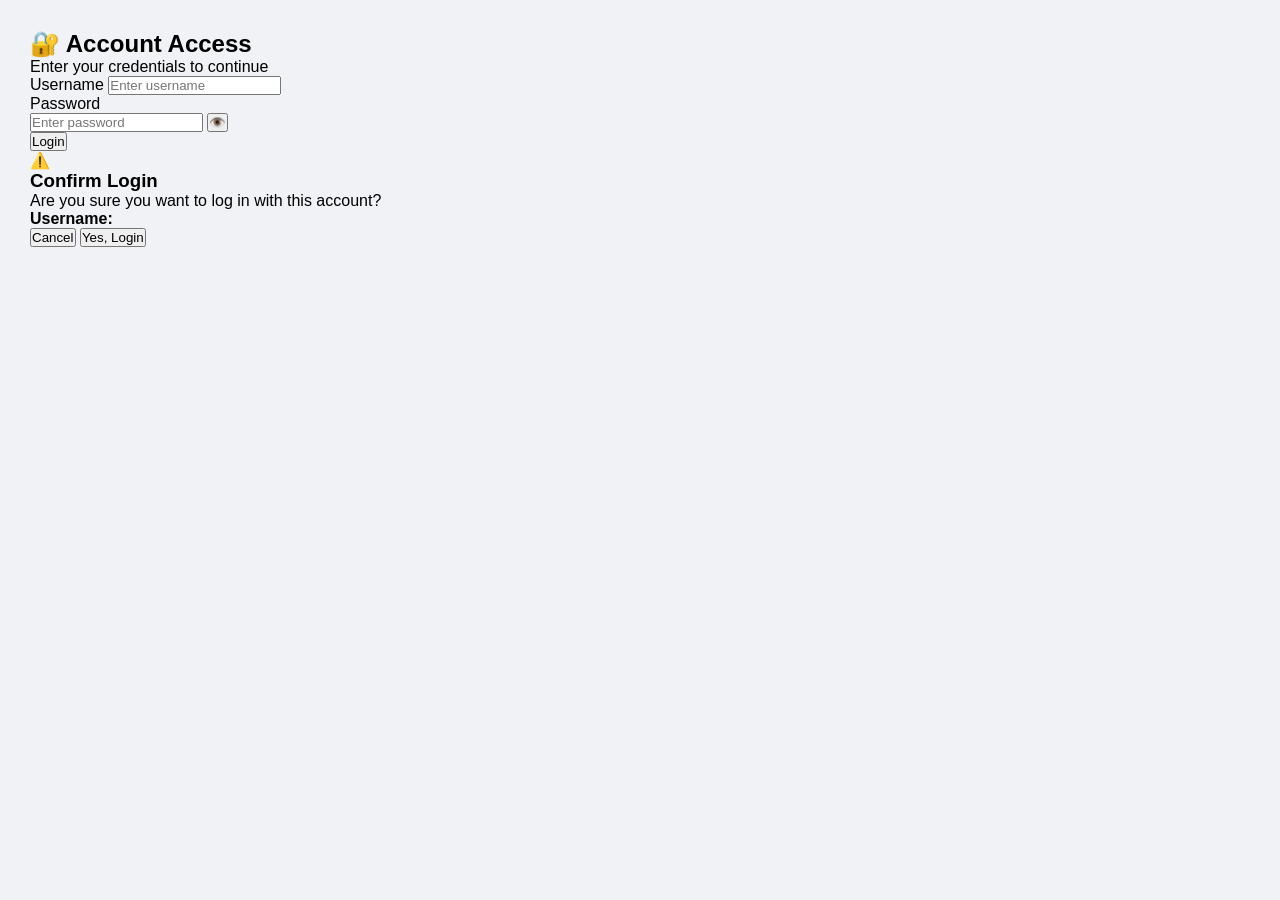
==== dashboard.html @ 7867d1a0 "Add files via upload" ====
<!DOCTYPE html>
<html lang="en">
<head>
    <meta charset="UTF-8">
    <meta name="viewport" content="width=device-width, initial-scale=1.0">
    <title>Dashboard</title>
    <link rel="stylesheet" href="style.css">
</head>
<body>
    <div class="dashboard-container">
        <!-- Header -->
        <div class="dashboard-header">
            <div class="header-left">
                <h1>📊 Dashboard</h1>
                <p>Welcome back, <span id="displayUsername"></span>!</p>
            </div>
            <button class="logout-btn" onclick="logout()">🚪 Logout</button>
        </div>

        <!-- Account Cards Grid -->
        <div class="accounts-section">
            <div class="section-header">
                <h2>Account Holders</h2>
            </div>
            
            <div class="accounts-grid">
                 <div class="account-card">
                    <div class="account-body">
                        <div class="account-field">
                            <span class="field-label">Username</span>
                            <span class="field-value" id="acc1Username">admin</span>
                        </div>
                        <div class="account-field password-field">
                            <span class="field-label">Password</span>
                            <div class="password-wrapper">
                                <span class="field-value password-value" id="1">nj@2024</span>
                                <button class="password-toggle" onclick="toggleAccountPassword('1')">👁️</button>
                            </div>
                        </div>
                    </div>
                </div>

                <div class="account-card">
                    <div class="account-body">
                        <div class="account-field">
                            <span class="field-label">Username</span>
                            <span class="field-value" id="acc2Username"></span>
                        </div>
                        <div class="account-field password-field">
                            <span class="field-label">Password</span>
                            <div class="password-wrapper">
                                <span class="field-value password-value" id="2">jbfqojfb</span>
                                <button class="password-toggle" onclick="toggleAccountPassword('2')">👁️</button>
                            </div>
                        </div>
                    </div>
                </div>
            </div>
        </div>
    </div>

    <script src="auth.js"></script>
</body>
</html>
---- style.css ----
/* ============================================
   MODERN DASHBOARD CSS
   ============================================ */

/* Reset & Base */
* {
    margin: 0;
    padding: 0;
    box-sizing: border-box;
}

body {
    font-family: 'Segoe UI', Tahoma, Geneva, Verdana, sans-serif;
    background: #f0f2f5;
    min-height: 100vh;
    padding: 30px;
}

/* Dashboard Container */
.dashboard-container {
    max-width: 1200px;
    margin: 0 auto;
}

/* ============================================
   HEADER
   ============================================ */

.dashboard-header {
    display: flex;
    justify-content: space-between;
    align-items: center;
    background: white;
    padding: 24px 32px;
    border-radius: 16px;
    box-shadow: 0 2px 8px rgba(0, 0, 0, 0.06);
    margin-bottom: 24px;
}

.header-left h1 {
    font-size: 28px;
    color: #1a1a2e;
    font-weight: 700;
}

.header-left p {
    color: #666;
    font-size: 15px;
    margin-top: 4px;
}

.header-left p span {
    color: #667eea;
    font-weight: 600;
}

.logout-btn {
    background: #e74c3c;
    color: white;
    border: none;
    padding: 10px 24px;
    border-radius: 8px;
    font-size: 14px;
    font-weight: 600;
    cursor: pointer;
    transition: all 0.3s;
}

.logout-btn:hover {
    background: #c0392b;
    transform: translateY(-2px);
    box-shadow: 0 8px 20px rgba(231, 76, 60, 0.3);
}

/* ============================================
   STATS GRID
   ============================================ */

.stats-grid {
    display: grid;
    grid-template-columns: repeat(3, 1fr);
    gap: 20px;
    margin-bottom: 32px;
}

.stat-card {
    background: white;
    padding: 20px 24px;
    border-radius: 14px;
    display: flex;
    align-items: center;
    gap: 16px;
    box-shadow: 0 2px 8px rgba(0, 0, 0, 0.06);
    transition: transform 0.2s;
}

.stat-card:hover {
    transform: translateY(-4px);
}

.stat-icon {
    font-size: 32px;
    width: 56px;
    height: 56px;
    background: #f0f4ff;
    border-radius: 12px;
    display: flex;
    align-items: center;
    justify-content: center;
}

.stat-info {
    display: flex;
    flex-direction: column;
}

.stat-label {
    font-size: 13px;
    color: #999;
    font-weight: 500;
}

.stat-value {
    font-size: 24px;
    font-weight: 700;
    color: #1a1a2e;
}

/* ============================================
   ACCOUNTS SECTION
   ============================================ */

.accounts-section {
    background: white;
    padding: 28px 32px;
    border-radius: 16px;
    box-shadow: 0 2px 8px rgba(0, 0, 0, 0.06);
}

.section-header {
    display: flex;
    justify-content: space-between;
    align-items: center;
    margin-bottom: 24px;
}

.section-header h2 {
    font-size: 22px;
    color: #1a1a2e;
}

.section-badge {
    background: #667eea;
    color: white;
    padding: 4px 16px;
    border-radius: 20px;
    font-size: 13px;
    font-weight: 600;
}

/* ============================================
   ACCOUNT CARDS GRID
   ============================================ */

.accounts-grid {
    display: grid;
    grid-template-columns: repeat(auto-fit, minmax(300px, 1fr));
    gap: 24px;
}

.account-card {
    background: #f8f9fc;
    border-radius: 16px;
    overflow: hidden;
    border: 2px solid #e9ecef;
    transition: all 0.3s;
}

.account-card:hover {
    border-color: #667eea;
    transform: translateY(-4px);
    box-shadow: 0 12px 40px rgba(102, 126, 234, 0.15);
}

.account-card.admin-card {
    border-color: #f39c12;
    background: linear-gradient(135deg, #fffbf0, #f8f9fc);
}

.account-card.admin-card:hover {
    border-color: #e67e22;
    box-shadow: 0 12px 40px rgba(243, 156, 18, 0.2);
}

/* Account Header */
.account-header {
    padding: 16px 20px;
    display: flex;
    align-items: center;
    gap: 12px;
    border-bottom: 1px solid #e9ecef;
}

.account-avatar {
    font-size: 36px;
    width: 48px;
    height: 48px;
    background: white;
    border-radius: 50%;
    display: flex;
    align-items: center;
    justify-content: center;
    box-shadow: 0 2px 8px rgba(0, 0, 0, 0.08);
}

.account-badge {
    background: #667eea;
    color: white;
    padding: 2px 12px;
    border-radius: 12px;
    font-size: 11px;
    font-weight: 700;
    text-transform: uppercase;
    letter-spacing: 0.5px;
}

.admin-card .account-badge {
    background: #f39c12;
}

.user-badge {
    background: #6c757d;
}

/* Account Body */
.account-body {
    padding: 16px 20px 20px;
    display: flex;
    flex-direction: column;
    gap: 12px;
}

.account-field {
    display: flex;
    flex-direction: column;
    gap: 2px;
}

.field-label {
    font-size: 11px;
    color: #999;
    font-weight: 600;
    text-transform: uppercase;
    letter-spacing: 0.5px;
}

.field-value {
    font-size: 16px;
    color: #1a1a2e;
    font-weight: 600;
    padding: 6px 12px;
    background: white;
    border-radius: 6px;
    border: 1px solid #e9ecef;
}

/* Password Field */
.password-field .password-wrapper {
    display: flex;
    align-items: center;
    gap: 8px;
}

.password-field .field-value {
    flex: 1;
    font-family: 'Courier New', monospace;
    letter-spacing: 1px;
}

.password-toggle {
    background: #667eea;
    color: white;
    border: none;
    width: 36px;
    height: 36px;
    border-radius: 6px;
    cursor: pointer;
    font-size: 16px;
    transition: all 0.2s;
    flex-shrink: 0;
}

.password-toggle:hover {
    background: #5a6fd6;
    transform: scale(1.05);
}

.password-toggle.showing {
    background: #e74c3c;
}

.password-toggle.showing:hover {
    background: #c0392b;
}

/* Password shown state */
.password-value.visible {
    font-family: 'Segoe UI', Tahoma, Geneva, Verdana, sans-serif;
    letter-spacing: 0px;
}

/* Account Footer */
.account-footer {
    padding: 12px 20px;
    border-top: 1px solid #e9ecef;
    display: flex;
    justify-content: space-between;
    align-items: center;
}

.account-status {
    font-size: 12px;
    font-weight: 600;
    display: flex;
    align-items: center;
    gap: 4px;
}

.account-status.online {
    color: #27ae60;
}

.account-status.offline {
    color: #e74c3c;
}

.account-role {
    font-size: 12px;
    color: #999;
    font-weight: 500;
}

/* ============================================
   RESPONSIVE
   ============================================ */

@media (max-width: 768px) {
    body {
        padding: 16px;
    }

    .dashboard-header {
        flex-direction: column;
        align-items: flex-start;
        gap: 16px;
        padding: 20px;
    }

    .stats-grid {
        grid-template-columns: 1fr;
    }

    .accounts-section {
        padding: 20px;
    }

    .accounts-grid {
        grid-template-columns: 1fr;
    }

    .section-header {
        flex-direction: column;
        align-items: flex-start;
        gap: 8px;
    }
}

@media (max-width: 480px) {
    .header-left h1 {
        font-size: 22px;
    }

    .stat-card {
        padding: 16px;
    }

    .account-card {
        border-radius: 12px;
    }
}
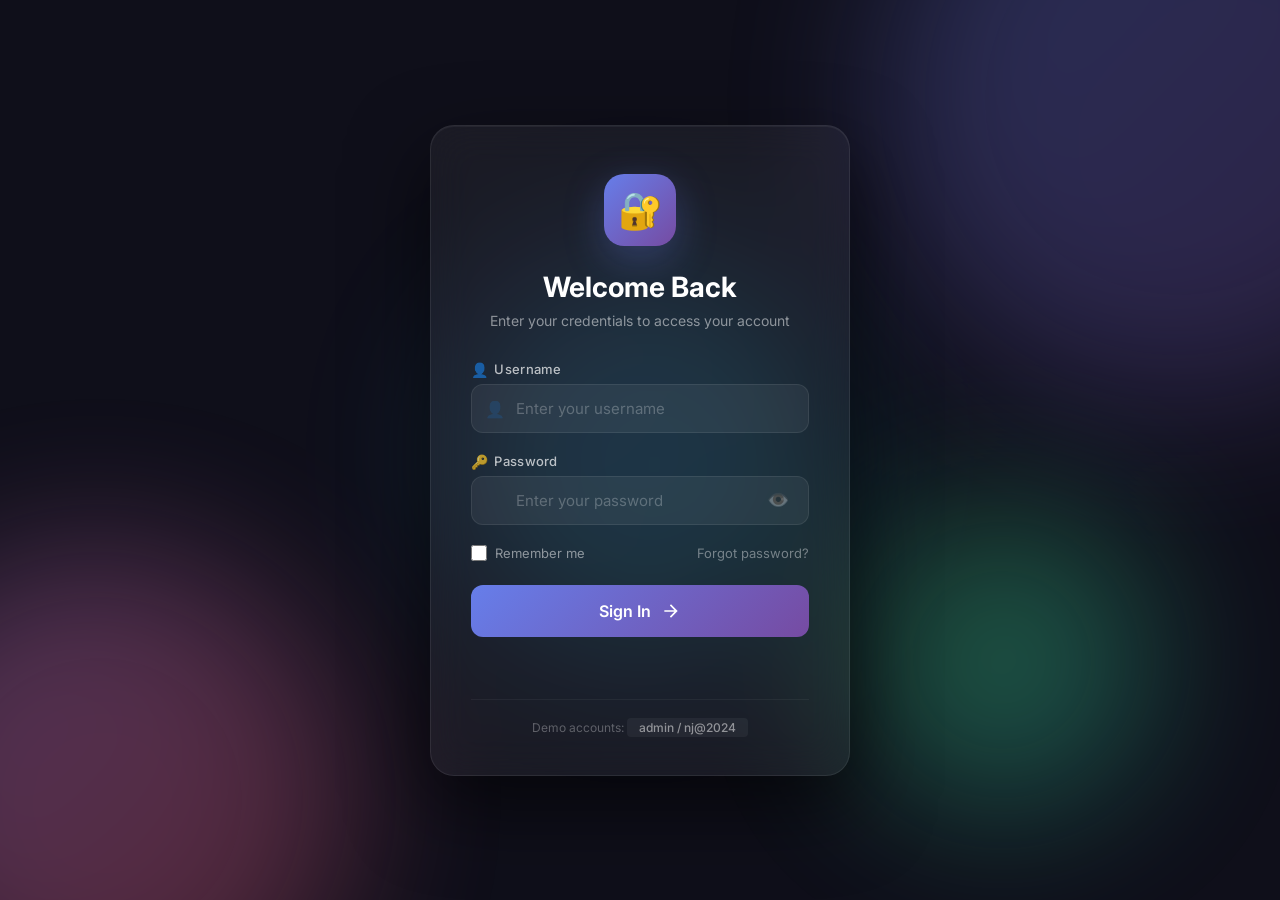
==== commit bbbc2b22: "push" ====
--- a/dashboard.html
+++ b/dashboard.html
@@ -20,39 +20,58 @@
         <!-- Account Cards Grid -->
         <div class="accounts-section">
             <div class="section-header">
-                <h2>Account Holders</h2>
+                <h2>👤 Account Holders</h2>
+                <span class="section-badge">2 Users</span>
             </div>
             
             <div class="accounts-grid">
-                 <div class="account-card">
+                <!-- Account 1: Admin -->
+                <div class="account-card admin-card">
+                    <div class="account-header">
+                        <div class="account-avatar">👑</div>
+                        <div class="account-badge">Admin</div>
+                    </div>
                     <div class="account-body">
                         <div class="account-field">
-                            <span class="field-label">Username</span>
+                            <span class="field-label">👤 Username</span>
                             <span class="field-value" id="acc1Username">admin</span>
                         </div>
                         <div class="account-field password-field">
-                            <span class="field-label">Password</span>
+                            <span class="field-label">🔑 Password</span>
                             <div class="password-wrapper">
-                                <span class="field-value password-value" id="1">nj@2024</span>
-                                <button class="password-toggle" onclick="toggleAccountPassword('1')">👁️</button>
+                                <span class="field-value password-value" id="acc1Password">nj@2024</span>
+                                <button class="password-toggle" onclick="toggleAccountPassword('acc1Password')">👁️</button>
                             </div>
                         </div>
                     </div>
+                    <div class="account-footer">
+                        <span class="account-status online">🟢 Online</span>
+                        <span class="account-role">Administrator</span>
+                    </div>
                 </div>
 
+                <!-- Account 2: Demo -->
                 <div class="account-card">
+                    <div class="account-header">
+                        <div class="account-avatar">👤</div>
+                        <div class="account-badge user-badge">User</div>
+                    </div>
                     <div class="account-body">
                         <div class="account-field">
-                            <span class="field-label">Username</span>
-                            <span class="field-value" id="acc2Username"></span>
+                            <span class="field-label">👤 Username</span>
+                            <span class="field-value" id="acc2Username">demo_user</span>
                         </div>
                         <div class="account-field password-field">
-                            <span class="field-label">Password</span>
+                            <span class="field-label">🔑 Password</span>
                             <div class="password-wrapper">
-                                <span class="field-value password-value" id="2">jbfqojfb</span>
-                                <button class="password-toggle" onclick="toggleAccountPassword('2')">👁️</button>
+                                <span class="field-value password-value" id="acc2Password">demo123</span>
+                                <button class="password-toggle" onclick="toggleAccountPassword('acc2Password')">👁️</button>
                             </div>
                         </div>
+                    </div>
+                    <div class="account-footer">
+                        <span class="account-status offline">🔴 Offline</span>
+                        <span class="account-role">Staff</span>
                     </div>
                 </div>
             </div>
